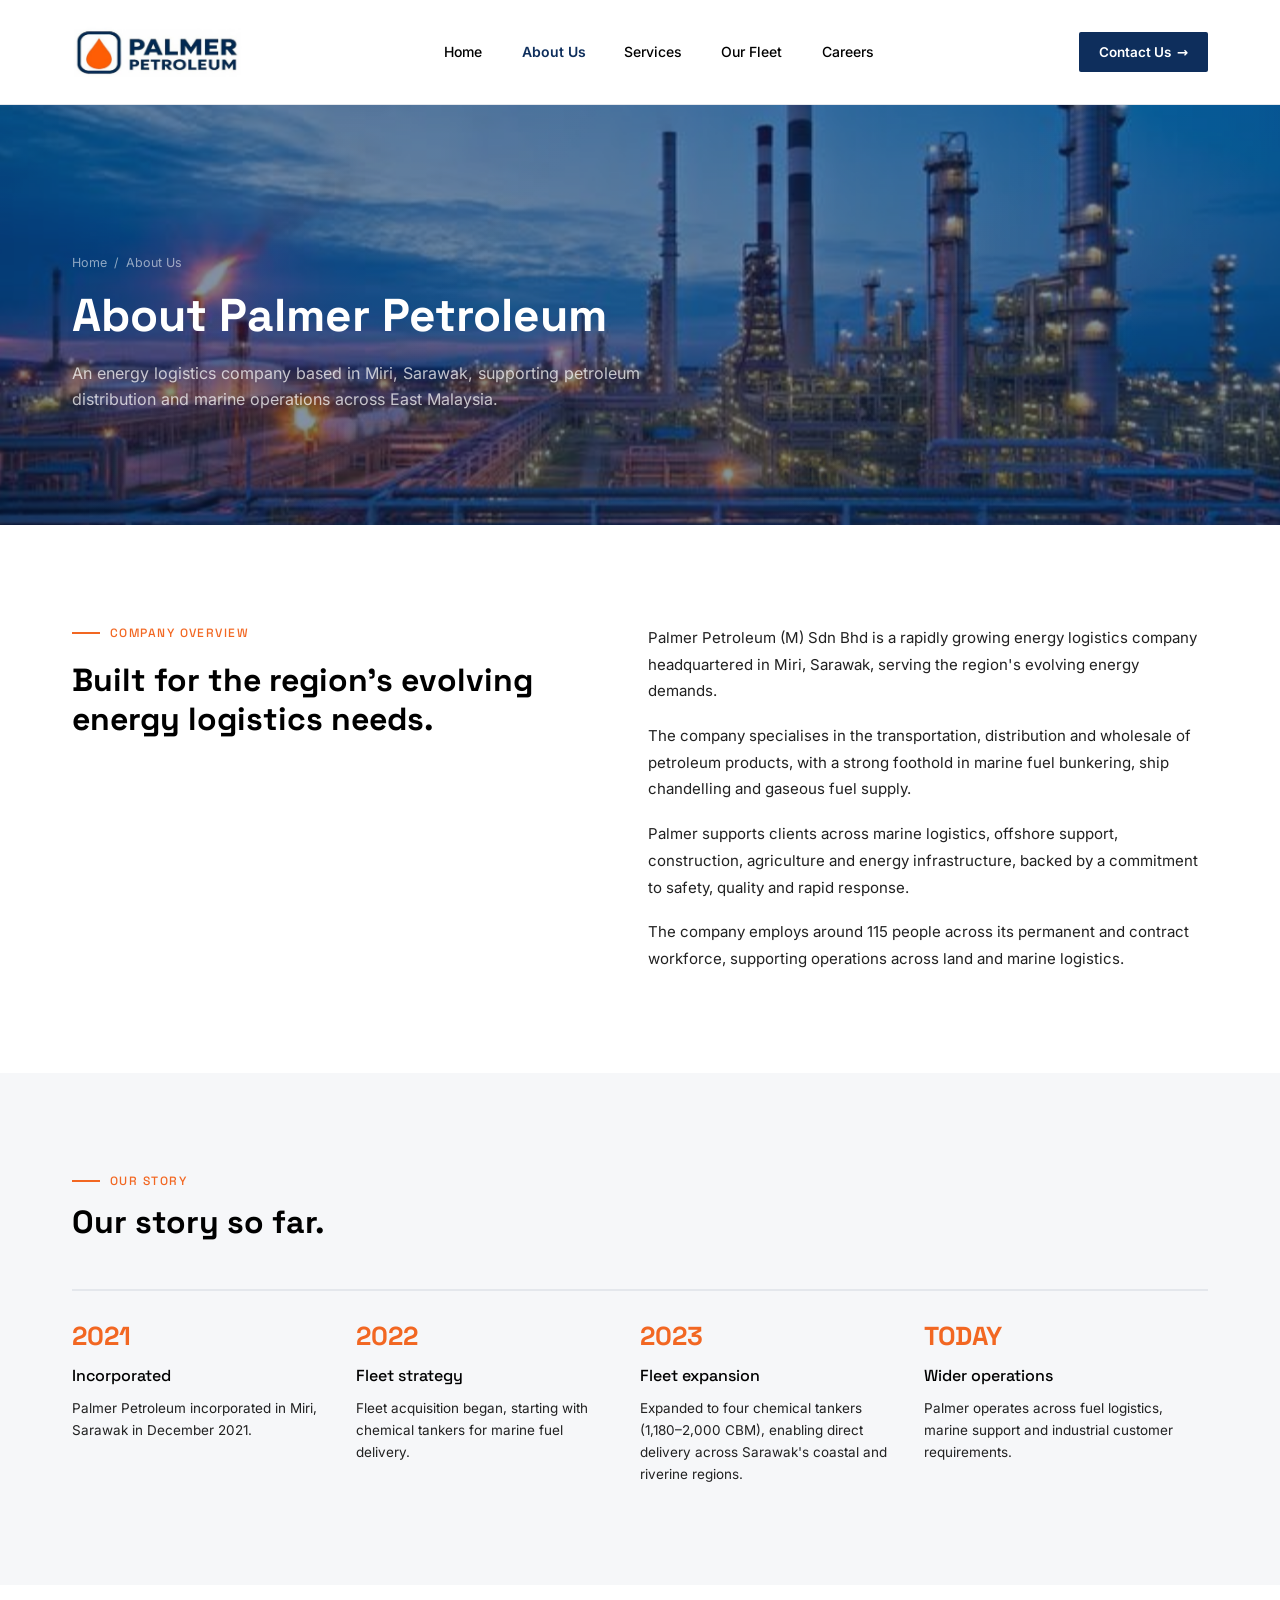
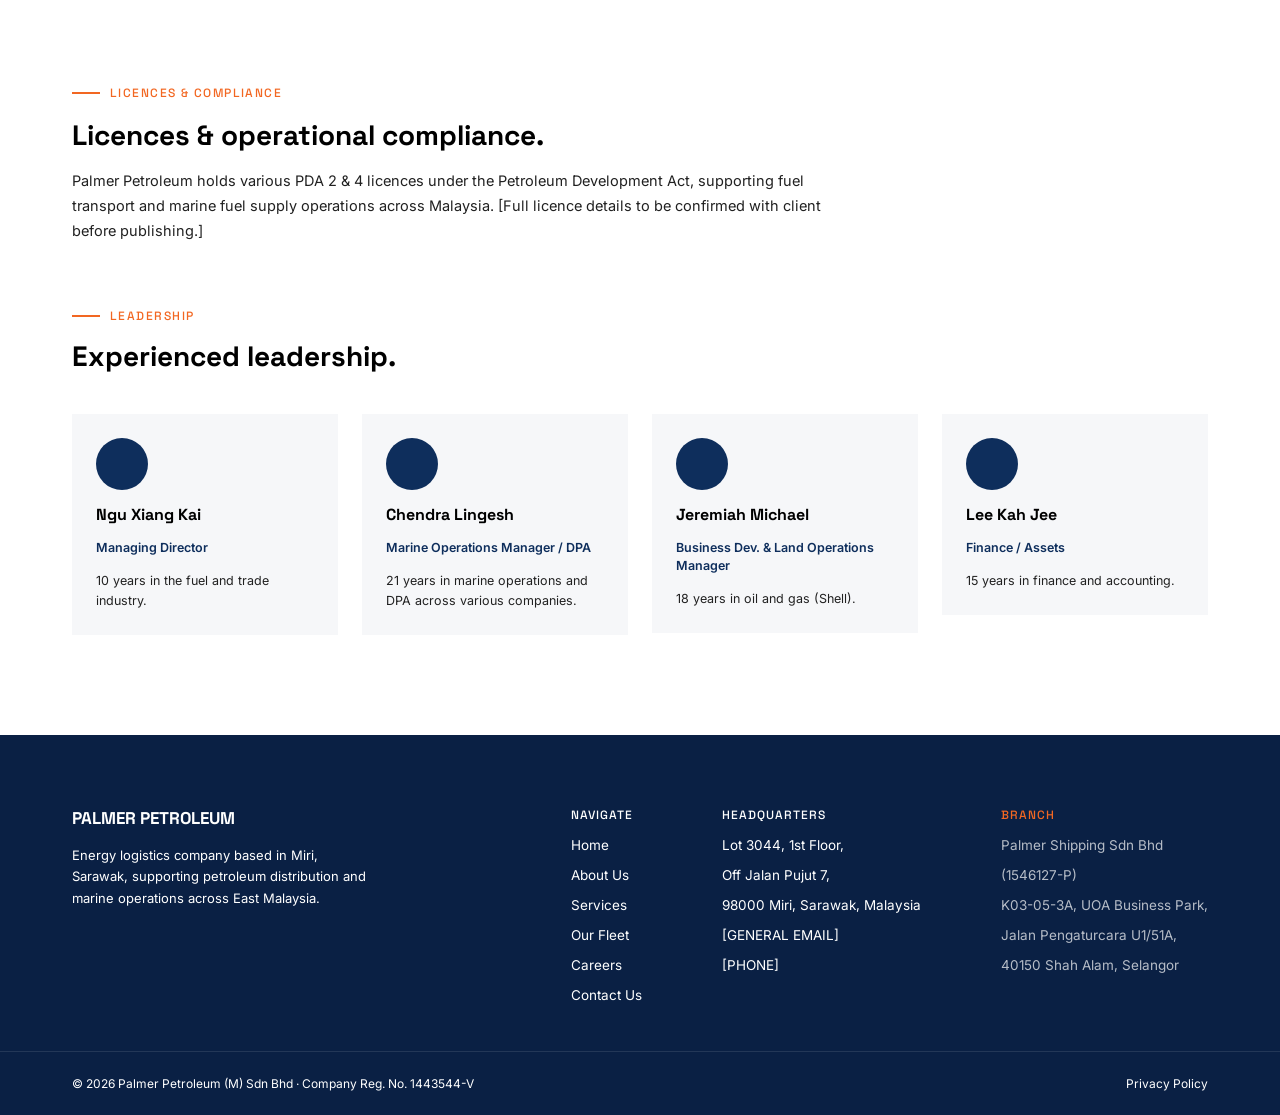
==== about.html @ a6c0a2c5 "Add switchable motion trial: scroll reveal, banner fade, header shadow, parallax, counters, smooth a" ====
<!DOCTYPE html>
<html lang="en">
<head>
  <meta charset="utf-8">
  <meta name="viewport" content="width=device-width, initial-scale=1">
  <title>About Us | Palmer Petroleum</title>
  <meta name="description" content="Palmer Petroleum (M) Sdn Bhd is an energy logistics company headquartered in Miri, Sarawak, supporting petroleum distribution and marine operations across East Malaysia.">
  <link rel="preload" href="assets/fonts/inter-latin-500.woff2" as="font" type="font/woff2" crossorigin>
  <link rel="preload" href="assets/fonts/space-grotesk-latin-700.woff2" as="font" type="font/woff2" crossorigin>
  <link rel="stylesheet" href="assets/css/tokens.css">
  <link rel="stylesheet" href="assets/css/base.css">
  <link rel="stylesheet" href="assets/css/components.css">
  <link rel="stylesheet" href="assets/css/pages/about.css">
  <link rel="stylesheet" href="assets/css/motion.css">
  <script src="assets/js/include.js" defer></script>
  <script src="assets/js/motion.js" defer></script>
  <script src="assets/js/config.js" defer></script>
  <script src="assets/js/wp.js" defer></script>
  <script src="assets/js/content.js" defer></script>
</head>
<body data-page="about">
  <div class="slot-header" data-include="partials/header.html"></div>

  <main id="main">

    <section class="page-hero" style="--hero-height: 420px; --hero-top: 150px; --hero-image-opacity: 0.5">
      <img class="page-hero__bg" src="assets/img/hero-about.jpg" alt="" style="object-position: 53% 56%">
      <div class="page-hero__content">
        <nav class="breadcrumb" aria-label="Breadcrumb">
          <ol>
            <li><a href="index.html">Home</a></li>
            <li aria-current="page">About Us</li>
          </ol>
        </nav>
        <h1 class="page-hero__title">About Palmer Petroleum</h1>
        <p class="page-hero__text">An energy logistics company based in Miri, Sarawak, supporting petroleum distribution and marine operations across East Malaysia.</p>
      </div>
    </section>

    <!-- Company overview -->
    <section class="section section--tight overview" aria-labelledby="overview-title">
      <div class="overview__head">
        <p class="eyebrow eyebrow--accent">COMPANY OVERVIEW</p>
        <h2 class="section-title" id="overview-title">
          <span class="line">Built for the region’s evolving</span>
          <span class="line">energy logistics needs.</span>
        </h2>
      </div>
      <div class="overview__body">
        <p>Palmer Petroleum (M) Sdn Bhd is a rapidly growing energy logistics company headquartered in Miri, Sarawak, serving the region's evolving energy demands.</p>
        <p>The company specialises in the transportation, distribution and wholesale of petroleum products, with a strong foothold in marine fuel bunkering, ship chandelling and gaseous fuel supply.</p>
        <p>Palmer supports clients across marine logistics, offshore support, construction, agriculture and energy infrastructure, backed by a commitment to safety, quality and rapid response.</p>
        <p>The company employs around 115 people across its permanent and contract workforce, supporting operations across land and marine logistics.</p>
      </div>
    </section>

    <!-- Our story timeline -->
    <section class="section section--tight section--offwhite timeline-section" aria-labelledby="story-title">
      <div class="section__head">
        <p class="eyebrow eyebrow--accent">OUR STORY</p>
        <h2 class="section-title" id="story-title">Our story so far.</h2>
      </div>
      <ol class="timeline">
        <li class="timeline__item">
          <p class="timeline__year">2021</p>
          <h3 class="timeline__title">Incorporated</h3>
          <p class="timeline__text">Palmer Petroleum incorporated in Miri, Sarawak in December 2021.</p>
        </li>
        <li class="timeline__item">
          <p class="timeline__year">2022</p>
          <h3 class="timeline__title">Fleet strategy</h3>
          <p class="timeline__text">Fleet acquisition began, starting with chemical tankers for marine fuel delivery.</p>
        </li>
        <li class="timeline__item">
          <p class="timeline__year">2023</p>
          <h3 class="timeline__title">Fleet expansion</h3>
          <p class="timeline__text">Expanded to four chemical tankers (1,180–2,000 CBM), enabling direct delivery across Sarawak's coastal and riverine regions.</p>
        </li>
        <li class="timeline__item">
          <p class="timeline__year">TODAY</p>
          <h3 class="timeline__title">Wider operations</h3>
          <p class="timeline__text">Palmer operates across fuel logistics, marine support and industrial customer requirements.</p>
        </li>
      </ol>
    </section>

    <!-- Licences & leadership -->
    <section class="section section--tight leadership-section" aria-labelledby="licences-title">
      <div class="licences">
        <p class="eyebrow eyebrow--accent">LICENCES &amp; COMPLIANCE</p>
        <h2 class="section-title section-title--sm" id="licences-title">Licences &amp; operational compliance.</h2>
        <p class="licences__text">Palmer Petroleum holds various PDA 2 &amp; 4 licences under the Petroleum Development Act, supporting fuel transport and marine fuel supply operations across Malaysia. [Full licence details to be confirmed with client before publishing.]</p>
      </div>

      <div class="section__head leaders-head">
        <p class="eyebrow eyebrow--accent">LEADERSHIP</p>
        <h2 class="section-title section-title--sm">Experienced leadership.</h2>
      </div>

      <ul class="leaders">
        <li class="leader">
          <img class="leader__avatar" src="assets/img/avatar-placeholder.svg" alt="" width="52" height="52">
          <h3 class="leader__name">Ngu Xiang Kai</h3>
          <p class="leader__role">Managing Director</p>
          <p class="leader__bio">10 years in the fuel and trade industry.</p>
        </li>
        <li class="leader">
          <img class="leader__avatar" src="assets/img/avatar-placeholder.svg" alt="" width="52" height="52">
          <h3 class="leader__name">Chendra Lingesh</h3>
          <p class="leader__role">Marine Operations Manager / DPA</p>
          <p class="leader__bio">21 years in marine operations and DPA across various companies.</p>
        </li>
        <li class="leader">
          <img class="leader__avatar" src="assets/img/avatar-placeholder.svg" alt="" width="52" height="52">
          <h3 class="leader__name">Jeremiah Michael</h3>
          <p class="leader__role">Business Dev. &amp; Land Operations Manager</p>
          <p class="leader__bio">18 years in oil and gas (Shell).</p>
        </li>
        <li class="leader">
          <img class="leader__avatar" src="assets/img/avatar-placeholder.svg" alt="" width="52" height="52">
          <h3 class="leader__name">Lee Kah Jee</h3>
          <p class="leader__role">Finance / Assets</p>
          <p class="leader__bio">15 years in finance and accounting.</p>
        </li>
      </ul>
    </section>

  </main>

  <div data-include="partials/footer.html"></div>
</body>
</html>
---- assets/css/tokens.css ----
/* Design tokens — values from the Figma file "Palmer Petroleum Website Design". */

@font-face {
  font-family: "Inter";
  font-weight: 400;
  font-style: normal;
  font-display: swap;
  src: url("../fonts/inter-latin-400.woff2") format("woff2");
}
@font-face {
  font-family: "Inter";
  font-weight: 500;
  font-style: normal;
  font-display: swap;
  src: url("../fonts/inter-latin-500.woff2") format("woff2");
}
@font-face {
  font-family: "Inter";
  font-weight: 600;
  font-style: normal;
  font-display: swap;
  src: url("../fonts/inter-latin-600.woff2") format("woff2");
}
@font-face {
  font-family: "Space Grotesk";
  font-weight: 500;
  font-style: normal;
  font-display: swap;
  src: url("../fonts/space-grotesk-latin-500.woff2") format("woff2");
}
@font-face {
  font-family: "Space Grotesk";
  font-weight: 700;
  font-style: normal;
  font-display: swap;
  src: url("../fonts/space-grotesk-latin-700.woff2") format("woff2");
}

:root {
  /* Colors (Figma variables) */
  --brand-navy: #0e2e5c;
  --brand-navy-deep: #0a2044;
  --brand-orange: #f26722;
  --text-ink: #000000;
  --text-slate: #212121;
  --border-line: #e4e7ec;
  --surface-white: #ffffff;
  --surface-offwhite: #f6f7f9;

  /* Text/lines on dark backgrounds */
  --on-dark-70: rgba(255, 255, 255, 0.7);
  --on-dark-divider: rgba(255, 255, 255, 0.1);

  /* Fonts */
  --font-body: "Inter", system-ui, -apple-system, "Segoe UI", Roboto, sans-serif;
  --font-display: "Space Grotesk", var(--font-body);

  /* Layout */
  --page-max: 1440px;
  --gutter: 72px;
  --radius: 2px;

  /* Motion */
  --ease: 160ms ease;
}

@media (max-width: 1024px) {
  :root { --gutter: 40px; }
}

@media (max-width: 640px) {
  :root { --gutter: 20px; }
}
---- assets/css/base.css ----
/* Reset and global element styles. */

*,
*::before,
*::after {
  box-sizing: border-box;
}

html {
  -webkit-text-size-adjust: 100%;
  text-size-adjust: 100%;
}

body {
  margin: 0;
  font-family: var(--font-body);
  font-size: 15px;
  line-height: 1.6;
  color: var(--text-slate);
  background: var(--surface-white);
  -webkit-font-smoothing: antialiased;
}

h1, h2, h3, h4, p, ul, ol {
  margin: 0;
}

ul, ol {
  padding: 0;
  list-style: none;
}

img {
  display: block;
  max-width: 100%;
}

a {
  color: inherit;
  text-decoration: none;
}

button {
  font: inherit;
  color: inherit;
}

:focus-visible {
  outline: 2px solid var(--brand-orange);
  outline-offset: 3px;
}

.visually-hidden {
  position: absolute;
  width: 1px;
  height: 1px;
  margin: -1px;
  padding: 0;
  overflow: hidden;
  clip: rect(0 0 0 0);
  white-space: nowrap;
  border: 0;
}

.skip-link {
  position: absolute;
  top: 8px;
  left: 8px;
  z-index: 100;
  padding: 10px 16px;
  background: var(--brand-navy);
  color: var(--surface-white);
  font-weight: 600;
  border-radius: var(--radius);
  transform: translateY(-200%);
}

.skip-link:focus {
  transform: none;
}

/* Reserve space for partials while they load, so the page doesn't jump. */
.slot-header { min-height: 104px; }

@media (max-width: 900px) {
  .slot-header { min-height: 72px; }
}

@media (prefers-reduced-motion: reduce) {
  *,
  *::before,
  *::after {
    transition-duration: 0.01ms !important;
    animation-duration: 0.01ms !important;
  }
}
---- assets/css/components.css ----
/* Shared components: buttons, site header, site footer. */

/* Content stays at 1440px max with the design's side padding; backgrounds stay full width. */
.site-header__inner,
.site-footer__main,
.site-footer__bottom {
  padding-inline: max(var(--gutter), calc((100% - var(--page-max)) / 2 + var(--gutter)));
}

/* ---------- Buttons ---------- */

.btn {
  display: inline-flex;
  align-items: center;
  justify-content: center;
  padding: 12px 20px;
  border: 0;
  border-radius: var(--radius);
  font-family: var(--font-body);
  font-size: 13.5px;
  font-weight: 600;
  line-height: normal;
  white-space: nowrap;
  cursor: pointer;
  transition: transform var(--ease), box-shadow var(--ease);
}

.btn:hover {
  transform: translateY(-2px);
  box-shadow: 0 6px 14px rgba(0, 0, 0, 0.28);
}

.btn--navy {
  background: var(--brand-navy);
  color: var(--surface-white);
}

.btn--orange {
  background: var(--brand-orange);
  color: var(--surface-white);
}

.btn--lg {
  padding: 15px 26px;
  font-size: 14px;
}

.btn--lg:hover {
  box-shadow: 0 8px 18px rgba(0, 0, 0, 0.32);
}

/* "About Palmer Petroleum  →" style links */
.text-link {
  font-size: 14px;
  font-weight: 600;
  line-height: normal;
  color: var(--text-ink);
  white-space: nowrap;
  transition: color var(--ease);
}

.text-link:hover {
  color: var(--brand-orange);
}

/* ---------- Section building blocks ---------- */

.section {
  padding-block: 110px;
  padding-inline: max(var(--gutter), calc((100% - var(--page-max)) / 2 + var(--gutter)));
}

.section--tight {
  padding-block: 100px;
}

.section--offwhite {
  background: var(--surface-offwhite);
}

.section__head {
  display: flex;
  flex-direction: column;
  gap: 14px;
}

/* Orange bar + small uppercase label, e.g. "— WHO WE ARE" */
.eyebrow {
  display: flex;
  align-items: center;
  gap: 10px;
  font-family: var(--font-display);
  font-size: 12px;
  font-weight: 500;
  line-height: normal;
  letter-spacing: 1.44px;
  color: var(--text-ink);
  white-space: nowrap;
}

.eyebrow::before {
  content: "";
  flex-shrink: 0;
  width: 28px;
  height: 2px;
  background: var(--brand-orange);
}

.eyebrow--accent { color: var(--brand-orange); }
.eyebrow--light { color: var(--surface-white); }

.section-title {
  font-family: var(--font-display);
  font-size: 32px;
  font-weight: 700;
  line-height: 1.2;
  color: var(--text-ink);
}

/* Keeps the design's line breaks on wide screens, lets text wrap naturally on small ones. */
.section-title .line {
  display: block;
}

/* ---------- CTA band (Home, Services, Fleet) ---------- */

.cta-band {
  display: flex;
  flex-direction: column;
  align-items: center;
  gap: 24px;
  padding-block: 90px;
  background: var(--brand-navy);
  color: var(--surface-white);
  text-align: center;
}

.cta-band__title {
  font-family: var(--font-display);
  font-size: 34px;
  font-weight: 700;
  line-height: normal;
}

.cta-band__text {
  font-size: 16px;
  line-height: normal;
}

.cta-band .btn {
  padding-inline: 28px;
}

/* Smaller CTA used on Services (light) and Fleet (navy): title + button only. */
.cta-band--compact {
  gap: 22px;
}

.cta-band--compact .cta-band__title {
  max-width: 760px;
  font-size: 30px;
}

.cta-band--light {
  background: var(--surface-offwhite);
  color: var(--text-ink);
}

.section-title--sm {
  font-size: 28px;
  line-height: normal;
}

/* ---------- Inner page banner (About, Services, Fleet, Careers, Contact) ---------- */

.page-hero {
  position: relative;
  min-height: var(--hero-height, 400px);
  overflow: hidden;
  background: linear-gradient(125deg, #0a1f42 0%, #0e2e5c 83.33%);
  color: var(--surface-white);
}

.page-hero__bg {
  position: absolute;
  inset: 0;
  width: 100%;
  height: 100%;
  object-fit: cover;
  opacity: var(--hero-image-opacity, 0.3);
}

.page-hero__content {
  position: relative;
  display: flex;
  flex-direction: column;
  align-items: flex-start;
  gap: 16px;
  padding-top: var(--hero-top, 150px);
  padding-bottom: 56px;
  padding-inline: max(var(--gutter), calc((100% - var(--page-max)) / 2 + var(--gutter)));
}

.breadcrumb ol {
  display: flex;
  flex-wrap: wrap;
  font-size: 12.5px;
  line-height: normal;
  color: rgba(255, 255, 255, 0.55);
}

.breadcrumb li + li::before {
  content: "/";
  padding-inline: 0.55em;
}

.breadcrumb a:hover {
  color: var(--surface-white);
}

.page-hero__title {
  font-family: var(--font-display);
  font-size: 46px;
  font-weight: 700;
  line-height: normal;
}

.page-hero__text {
  max-width: 620px;
  font-size: 16px;
  line-height: 1.65;
  color: rgba(255, 255, 255, 0.72);
}

/* ---------- Flow diagram (Home "How We Operate", Services "Supply Chain") ---------- */

.flow {
  display: flex;
  align-items: center;
}

.flow__step {
  flex: 1;
  min-width: 0;
  padding: 28px 18px;
  background: var(--surface-white);
  border: 1px solid var(--border-line);
  border-radius: var(--radius);
  font-size: 13.5px;
  font-weight: 600;
  line-height: 1.4;
  color: var(--text-ink);
  text-align: center;
}

.flow__step--primary {
  background: var(--brand-navy);
  border-color: var(--brand-navy);
  color: var(--surface-white);
}

.flow__arrow {
  flex-shrink: 0;
  padding-inline: 14px;
  font-size: 20px;
  line-height: normal;
  color: var(--brand-orange);
}

.flow--dark .flow__step {
  background: rgba(255, 255, 255, 0.06);
  border-color: transparent;
  color: var(--surface-white);
}

.flow--dark .flow__step--primary {
  background: rgba(255, 255, 255, 0.14);
  border: 1.5px solid var(--brand-orange);
}

/* ---------- Lists with small orange squares ---------- */

.bullet-list {
  display: flex;
  flex-direction: column;
  gap: 10px;
}

.bullet-list li {
  display: flex;
  align-items: center;
  gap: 12px;
  font-size: 14px;
  font-weight: 500;
  line-height: normal;
  color: var(--text-ink);
}

.bullet-list li::before {
  content: "";
  flex-shrink: 0;
  width: 6px;
  height: 6px;
  background: var(--brand-orange);
}

/* ---------- Forms ---------- */

.form {
  display: grid;
  grid-template-columns: 1fr 1fr;
  gap: 20px;
  max-width: 860px;
}

.field {
  display: flex;
  flex-direction: column;
  gap: 8px;
  min-width: 0;
}

.field--full {
  grid-column: 1 / -1;
}

.field label,
.field__label {
  font-size: 12.5px;
  font-weight: 500;
  line-height: normal;
  color: var(--text-slate);
}

.input {
  width: 100%;
  height: 44px;
  padding: 0 14px;
  background: var(--surface-white);
  border: 1px solid var(--border-line);
  border-radius: var(--radius);
  font: inherit;
  font-size: 13.5px;
  line-height: normal;
  color: var(--text-ink);
  transition: border-color var(--ease), box-shadow var(--ease);
}

.input::placeholder {
  color: rgba(33, 33, 33, 0.6);
}

.input:focus {
  outline: none;
  border-color: var(--brand-navy);
  box-shadow: 0 0 0 3px rgba(14, 46, 92, 0.12);
}

.input[aria-invalid="true"] {
  border-color: #d92d20;
}

textarea.input {
  height: 96px;
  padding-block: 12px;
  resize: vertical;
}

select.input {
  appearance: none;
  padding-right: 36px;
  background-image: url("data:image/svg+xml,%3Csvg xmlns='http://www.w3.org/2000/svg' width='8' height='5' viewBox='0 0 8 5'%3E%3Cpath d='M0 0h8L4 5z' fill='%23212121'/%3E%3C/svg%3E");
  background-repeat: no-repeat;
  background-position: right 14px center;
  cursor: pointer;
}

.form__actions {
  grid-column: 1 / -1;
  display: flex;
  flex-wrap: wrap;
  align-items: center;
  gap: 16px;
}

.form__actions .btn {
  padding: 15px 28px;
  font-size: 14px;
}

.btn:disabled {
  opacity: 0.6;
  cursor: wait;
  transform: none;
  box-shadow: none;
}

.form-status {
  font-size: 13.5px;
  line-height: 1.5;
}

.form-status--error { color: #b42318; }
.form-status--success { color: #067647; }

/* Pill-shaped options (enquiry type) */
.chips {
  display: flex;
  flex-wrap: wrap;
  gap: 8px;
}

.chip {
  padding: 8px 14px;
  background: var(--surface-offwhite);
  border: 1px solid var(--border-line);
  border-radius: 40px;
  font-size: 12.5px;
  font-weight: 500;
  line-height: normal;
  color: var(--text-ink);
  cursor: pointer;
  transition: border-color var(--ease), background-color var(--ease), color var(--ease);
}

.chip:hover {
  border-color: var(--brand-navy);
}

.chip[aria-pressed="true"] {
  background: var(--brand-navy);
  border-color: var(--brand-navy);
  color: var(--surface-white);
}

@media (max-width: 1024px) {
  .page-hero { min-height: 0; }
  .page-hero__content { padding-top: 100px; padding-bottom: 64px; }
}

@media (max-width: 640px) {
  .page-hero__content { padding-top: 56px; padding-bottom: 48px; gap: 12px; }
  .page-hero__title { font-size: 32px; line-height: 1.15; }
  .page-hero__text { font-size: 15px; }

  .flow { flex-direction: column; align-items: stretch; }
  .flow__arrow { padding: 6px 0; text-align: center; transform: rotate(90deg); }

  .section-title--sm { font-size: 24px; line-height: 1.25; }
  .cta-band--compact .cta-band__title { font-size: 24px; line-height: 1.3; }

  .form { grid-template-columns: 1fr; }
}

@media (max-width: 1024px) {
  .section { padding-block: 80px; }
  .section--tight { padding-block: 72px; }
  .cta-band { padding-block: 72px; }
}

@media (max-width: 640px) {
  .section { padding-block: 60px; }
  .section--tight { padding-block: 56px; }
  .section-title { font-size: 26px; }
  .section-title .line { display: inline; }
  .cta-band { padding-block: 60px; gap: 20px; }
  .cta-band__title { font-size: 26px; line-height: 1.25; }
  .cta-band__text { font-size: 15px; line-height: 1.6; }
}

/* ---------- Site header ---------- */

.site-header {
  position: relative;
  z-index: 50;
  background: var(--surface-white);
  border-bottom: 1px solid var(--border-line);
}

.site-header__inner {
  display: flex;
  align-items: center;
  padding-block: 26px;
}

/* The design crops the logo image inside a 170×52 box. */
.site-header__logo {
  position: relative;
  flex-shrink: 0;
  width: 170px;
  aspect-ratio: 170 / 52;
  overflow: hidden;
}

.site-header__logo img {
  position: absolute;
  left: -14.89%;
  top: -28.83%;
  width: 123.4%;
  max-width: none;
  height: auto;
}

.site-nav {
  display: flex;
  flex: 1;
  align-items: center;
}

.site-nav__list {
  display: flex;
  gap: 34px;
  margin-inline: auto;
}

.site-nav__link {
  display: inline-flex;
  flex-direction: column;
  padding-inline: 2px;
  font-size: 14px;
  font-weight: 500;
  line-height: normal;
  color: var(--text-ink);
  white-space: nowrap;
  transition: color var(--ease), transform var(--ease), filter var(--ease);
}

/* Reserves the semibold width so hovering doesn't shift the other links. */
.site-nav__link::after {
  content: attr(data-label);
  height: 0;
  overflow: hidden;
  visibility: hidden;
  font-weight: 600;
}

.site-nav__link:hover {
  font-weight: 600;
  color: var(--brand-orange);
  transform: translateY(-4px);
  filter: drop-shadow(0 6px 10px rgba(10, 32, 68, 0.25));
}

.site-nav__link[aria-current="page"] {
  font-weight: 600;
  color: var(--brand-navy);
  transform: none;
}

.site-header__toggle {
  display: none;
}

@media (max-width: 900px) {
  .site-header__inner {
    justify-content: space-between;
    padding-block: 14px;
  }

  .site-header__logo {
    width: 140px;
  }

  .site-header__toggle {
    display: inline-flex;
    align-items: center;
    justify-content: center;
    width: 44px;
    height: 44px;
    margin-right: -10px;
    padding: 0;
    background: none;
    border: 0;
    cursor: pointer;
  }

  .site-header__toggle-bar,
  .site-header__toggle-bar::before,
  .site-header__toggle-bar::after {
    display: block;
    width: 22px;
    height: 2px;
    background: var(--brand-navy);
    transition: transform var(--ease), background-color var(--ease);
  }

  .site-header__toggle-bar {
    position: relative;
  }

  .site-header__toggle-bar::before,
  .site-header__toggle-bar::after {
    content: "";
    position: absolute;
    left: 0;
  }

  .site-header__toggle-bar::before { top: -7px; }
  .site-header__toggle-bar::after { top: 7px; }

  .site-header.is-open .site-header__toggle-bar { background: transparent; }
  .site-header.is-open .site-header__toggle-bar::before { transform: translateY(7px) rotate(45deg); }
  .site-header.is-open .site-header__toggle-bar::after { transform: translateY(-7px) rotate(-45deg); }

  .site-nav {
    display: none;
    position: absolute;
    top: 100%;
    left: 0;
    right: 0;
    flex-direction: column;
    align-items: stretch;
    padding: 8px var(--gutter) 24px;
    background: var(--surface-white);
    border-bottom: 1px solid var(--border-line);
    box-shadow: 0 12px 24px rgba(10, 32, 68, 0.08);
  }

  .site-header.is-open .site-nav {
    display: flex;
  }

  .site-nav__list {
    flex-direction: column;
    gap: 0;
    margin: 0;
  }

  .site-nav__link {
    display: block;
    padding-block: 14px;
    border-bottom: 1px solid var(--border-line);
    font-size: 16px;
  }

  .site-nav__link::after {
    content: none;
  }

  .site-nav__link:hover {
    transform: none;
    filter: none;
  }

  .site-header__cta {
    margin-top: 20px;
    padding-block: 14px;
    font-size: 15px;
  }
}

/* ---------- Site footer ---------- */

.site-footer {
  background: var(--brand-navy-deep);
  color: var(--surface-white);
}

.site-footer__main {
  display: flex;
  gap: 80px;
  align-items: flex-start;
  padding-block: 72px 48px;
}

.site-footer__brand {
  display: flex;
  flex: 1;
  flex-direction: column;
  gap: 16px;
  min-width: 0;
}

.site-footer__name {
  font-family: var(--font-display);
  font-size: 17px;
  font-weight: 700;
  line-height: normal;
}

.site-footer__about {
  max-width: 300px;
  font-size: 13px;
  line-height: 1.65;
}

.site-footer__col {
  display: flex;
  flex-direction: column;
  gap: 14px;
  white-space: nowrap;
}

.site-footer__col--muted {
  color: var(--on-dark-70);
}

.site-footer__label {
  font-family: var(--font-display);
  font-size: 12px;
  font-weight: 500;
  line-height: normal;
  letter-spacing: 0.96px;
  color: var(--surface-white);
}

.site-footer__label--accent {
  color: var(--brand-orange);
}

.site-footer__list {
  display: flex;
  flex-direction: column;
  gap: 14px;
  font-size: 13.5px;
  font-style: normal;
  line-height: normal;
}

.site-footer a {
  transition: color var(--ease);
}

.site-footer a:hover {
  color: var(--brand-orange);
}

.site-footer__bottom {
  display: flex;
  align-items: center;
  justify-content: space-between;
  gap: 16px;
  padding-block: 24px;
  border-top: 1px solid var(--on-dark-divider);
  font-size: 12px;
  line-height: normal;
}

@media (max-width: 1024px) {
  .site-footer__main {
    display: grid;
    grid-template-columns: repeat(3, auto);
    justify-content: start;
    gap: 40px 64px;
    padding-block: 56px 40px;
  }

  .site-footer__brand {
    grid-column: 1 / -1;
  }
}

@media (max-width: 640px) {
  .site-footer__main {
    grid-template-columns: 1fr;
    gap: 36px;
    padding-block: 48px 36px;
  }

  .site-footer__col {
    white-space: normal;
  }

  .site-footer__bottom {
    flex-direction: column;
    align-items: flex-start;
    gap: 10px;
  }
}
---- assets/css/pages/about.css ----
/* About Us page. */

/* ---------- Company overview ---------- */

.overview {
  display: flex;
  align-items: flex-start;
  gap: 72px;
}

.overview__head {
  display: flex;
  flex: 1;
  flex-direction: column;
  gap: 20px;
  min-width: 0;
}

.overview__head .section-title {
  line-height: 1.22;
}

.overview__body {
  display: flex;
  flex-direction: column;
  gap: 18px;
  flex-shrink: 0;
  width: 560px;
  font-size: 15px;
  line-height: 1.78;
  color: var(--text-slate);
}

/* ---------- Timeline ---------- */

.timeline-section {
  display: flex;
  flex-direction: column;
  gap: 48px;
}

.timeline {
  display: flex;
  border-top: 2px solid var(--border-line);
}

.timeline__item {
  display: flex;
  flex: 1;
  flex-direction: column;
  gap: 12px;
  min-width: 0;
  padding: 28px 28px 0 0;
}

.timeline__year {
  font-family: var(--font-display);
  font-size: 26px;
  font-weight: 700;
  line-height: normal;
  color: var(--brand-orange);
}

.timeline__title {
  font-family: var(--font-display);
  font-size: 16px;
  font-weight: 500;
  line-height: normal;
  color: var(--text-ink);
}

.timeline__text {
  font-size: 13.5px;
  line-height: 1.62;
  color: var(--text-slate);
}

/* ---------- Licences & leadership ---------- */

.leadership-section {
  display: flex;
  flex-direction: column;
  gap: 64px;
}

.licences {
  display: flex;
  flex-direction: column;
  gap: 16px;
}

.licences__text {
  max-width: 760px;
  font-size: 14.5px;
  line-height: 1.72;
  color: var(--text-slate);
}

.leaders-head {
  margin-bottom: -24px; /* design: 40px between heading and cards, section gap is 64px */
}

.leaders {
  display: grid;
  grid-template-columns: repeat(4, 1fr);
  align-items: start;
  gap: 24px;
}

.leader {
  display: flex;
  flex-direction: column;
  gap: 14px;
  padding: 24px;
  background: var(--surface-offwhite);
}

.leader__avatar {
  width: 52px;
  height: 52px;
}

.leader__name {
  font-family: var(--font-display);
  font-size: 16px;
  font-weight: 700;
  line-height: normal;
  color: var(--text-ink);
}

.leader__role {
  font-size: 12.5px;
  font-weight: 600;
  line-height: 1.45;
  color: var(--brand-navy);
}

.leader__bio {
  font-size: 12.5px;
  line-height: 1.58;
  color: var(--text-slate);
}

@media (max-width: 1200px) {
  .overview__body { width: 50%; }
}

@media (max-width: 1024px) {
  .overview { flex-direction: column; gap: 28px; }
  .overview__body { width: 100%; max-width: 680px; }
  .timeline { display: grid; grid-template-columns: repeat(2, 1fr); gap: 0 24px; }
  .timeline__item { padding-right: 0; padding-bottom: 28px; }
  .leaders { grid-template-columns: repeat(2, 1fr); }
  .leadership-section { gap: 56px; }
}

@media (max-width: 640px) {
  .timeline { grid-template-columns: 1fr; }
  .timeline__year { font-size: 22px; }
  .leaders { grid-template-columns: 1fr; gap: 16px; }
  .leadership-section { gap: 48px; }
  .leaders-head { margin-bottom: -16px; }
}
---- assets/css/motion.css ----
/* Motion trial (branch: motion-trial). Each effect is switched on by a
   class that motion.js adds to <html>, one per feature. Turn any feature
   off in the FEATURES list at the top of motion.js.

   Safety rule: nothing here hides content unless motion.js has run, the
   browser supports it, and the visitor hasn't asked for reduced motion.
   If the script fails for any reason, the page looks exactly as it did
   before this branch. */

/* ---------- Scroll reveal + stagger (feature: reveal) ---------- */

.motion-reveal .reveal {
  opacity: 0;
  transform: translateY(24px) scale(0.98);
  transition: opacity 0.6s cubic-bezier(0.22, 1, 0.36, 1), transform 0.6s cubic-bezier(0.22, 1, 0.36, 1);
  transition-delay: var(--reveal-delay, 0ms);
}

.motion-reveal .reveal.is-visible {
  opacity: 1;
  transform: none;
}

@media (max-width: 640px) {
  .motion-reveal .reveal {
    transform: translateY(14px);
    transition-duration: 0.45s;
  }
}

/* ---------- Page-load fade for the banner text (feature: heroFade) ---------- */

.motion-heroFade .hero__content,
.motion-heroFade .page-hero__content {
  opacity: 0;
  transform: translateY(16px);
  transition: opacity 0.7s cubic-bezier(0.22, 1, 0.36, 1), transform 0.7s cubic-bezier(0.22, 1, 0.36, 1);
}

.motion-heroFade .hero__content.is-loaded,
.motion-heroFade .page-hero__content.is-loaded {
  opacity: 1;
  transform: none;
}

/* ---------- Header shadow after scrolling (feature: navbarShadow) ---------- */

.motion-navbarShadow .site-header {
  transition: box-shadow 0.3s ease;
}

.motion-navbarShadow .site-header.is-scrolled {
  box-shadow: 0 2px 16px rgba(10, 32, 68, 0.1);
}

/* ---------- Parallax on banner photos (feature: parallax) ---------- */
/* The movement itself is set inline by motion.js. */

@media (min-width: 901px) {
  .motion-parallax .hero__slide img,
  .motion-parallax .page-hero__bg,
  .motion-parallax .safety__bg {
    will-change: transform;
  }
}

/* ---------- Counting fleet numbers (feature: counters) ---------- */

.motion-counters .fleet-panel__count,
.motion-counters .fleet-stat__num {
  font-variant-numeric: tabular-nums;
}

/* ---------- Smooth open/close for job details (feature: accordion) ---------- */
/* Uses the browser's own hook for <details> content. Browsers that don't
   support it open and close instantly, as before. */

.motion-accordion {
  interpolate-size: allow-keywords;
}

.motion-accordion .vacancy::details-content {
  block-size: 0;
  overflow: hidden;
  transition: block-size 0.35s cubic-bezier(0.22, 1, 0.36, 1), content-visibility 0.35s allow-discrete;
}

.motion-accordion .vacancy[open]::details-content {
  block-size: auto;
}

/* ---------- Fade between Land / Marine fleet tabs (feature: tabs) ---------- */
/* motion.js dips the opacity when tabs.js reveals a panel; this makes it animate. */

.motion-tabs [role="tabpanel"] {
  transition: opacity 0.25s ease;
}

/* ---------- Form messages fade in (feature: formFade) ---------- */

.motion-formFade .form-status {
  opacity: 0;
  transform: translateY(-4px);
  transition: opacity 0.3s ease, transform 0.3s ease;
}

.motion-formFade .form-status.is-visible {
  opacity: 1;
  transform: none;
}
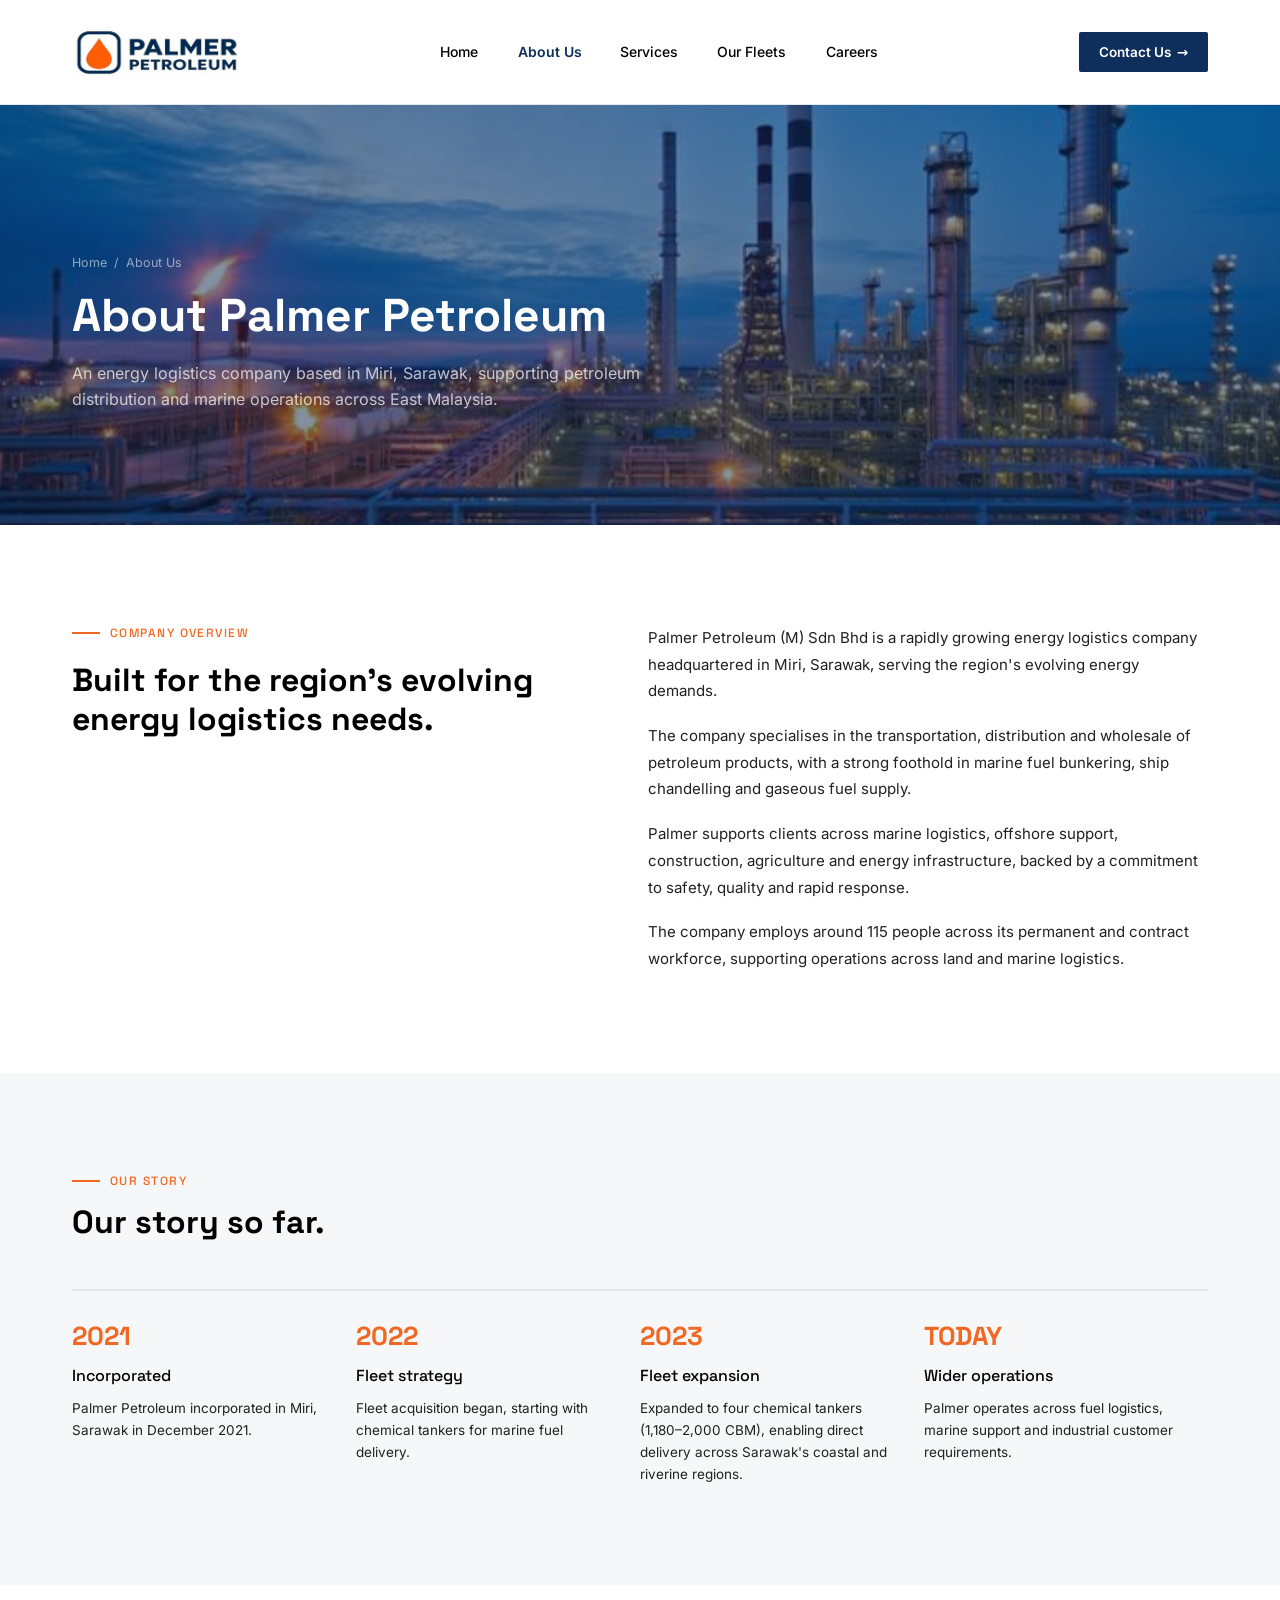
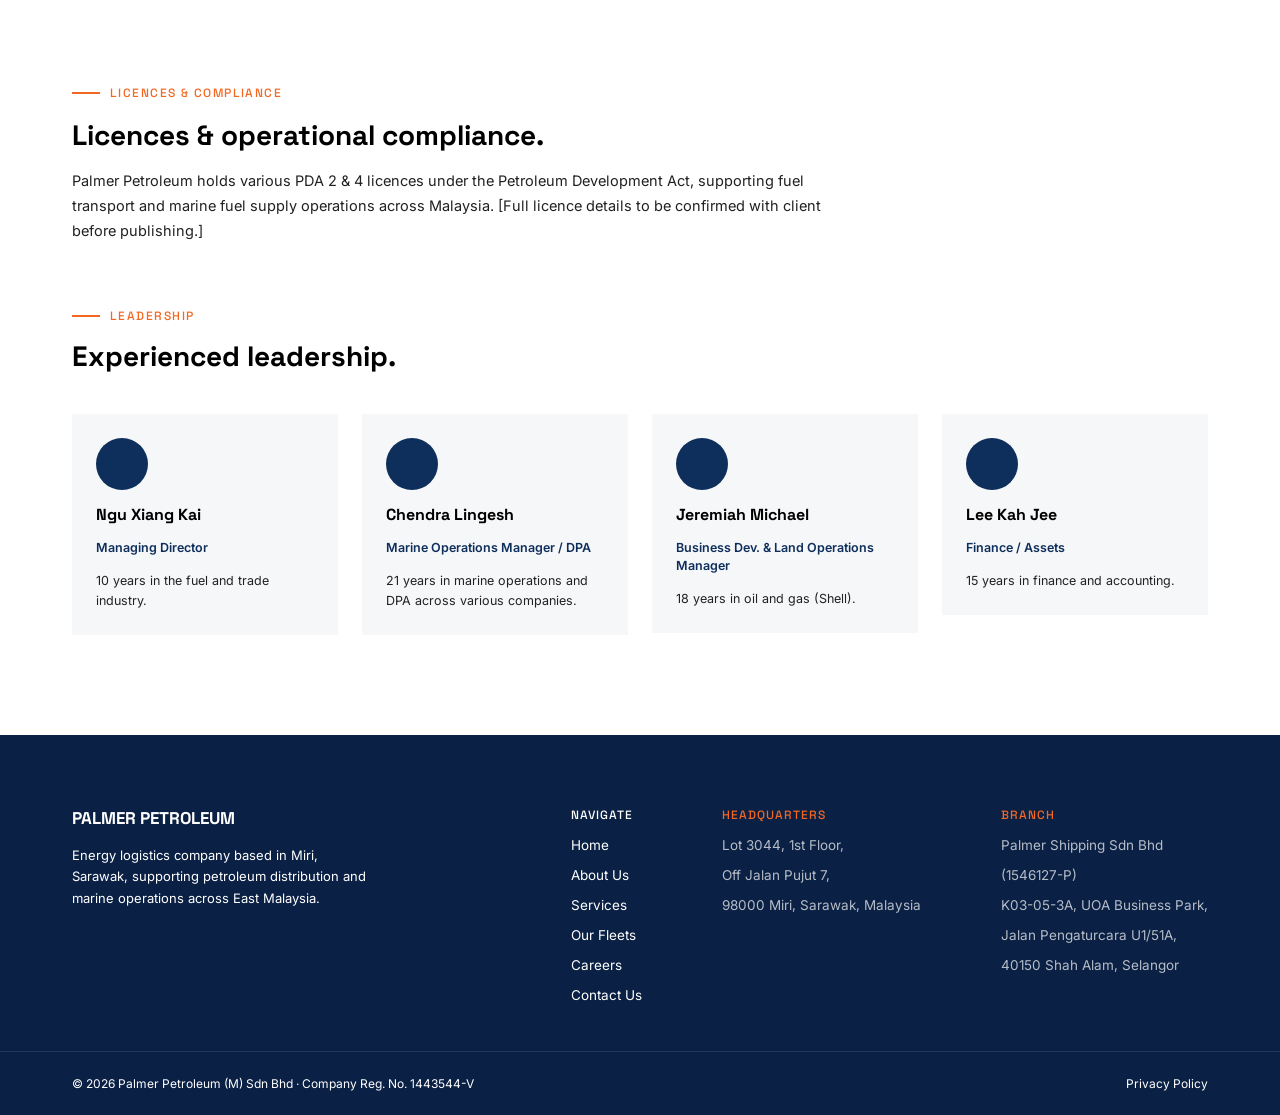
==== commit eaf9f197: "Make every site photo except the logo changeable from WordPress 22 images (Home slideshow and sectio" ====
--- a/about.html
+++ b/about.html
@@ -24,7 +24,7 @@
   <main id="main">
 
     <section class="page-hero" style="--hero-height: 420px; --hero-top: 150px; --hero-image-opacity: 0.5">
-      <img class="page-hero__bg" src="assets/img/hero-about.jpg" alt="" style="object-position: 53% 56%">
+      <img class="page-hero__bg" src="assets/img/hero-about.jpg" alt="" style="object-position: 53% 56%" data-photo="banner_about">
       <div class="page-hero__content">
         <nav class="breadcrumb" aria-label="Breadcrumb">
           <ol>
--- a/assets/css/motion.css
+++ b/assets/css/motion.css
@@ -72,21 +72,16 @@
 }
 
 /* ---------- Smooth open/close for job details (feature: accordion) ---------- */
-/* Uses the browser's own hook for <details> content. Browsers that don't
-   support it open and close instantly, as before. */
+/* Animated by motion.js (measures the real height, works in every browser).
+   While a job is closing it's still technically [open], so switch the label
+   back to "View Details" straight away instead of at the end. */
 
-.motion-accordion {
-  interpolate-size: allow-keywords;
+.motion-accordion .vacancy[data-closing="true"] .vacancy__toggle-open {
+  display: inline;
 }
 
-.motion-accordion .vacancy::details-content {
-  block-size: 0;
-  overflow: hidden;
-  transition: block-size 0.35s cubic-bezier(0.22, 1, 0.36, 1), content-visibility 0.35s allow-discrete;
-}
-
-.motion-accordion .vacancy[open]::details-content {
-  block-size: auto;
+.motion-accordion .vacancy[data-closing="true"] .vacancy__toggle-close {
+  display: none;
 }
 
 /* ---------- Fade between Land / Marine fleet tabs (feature: tabs) ---------- */
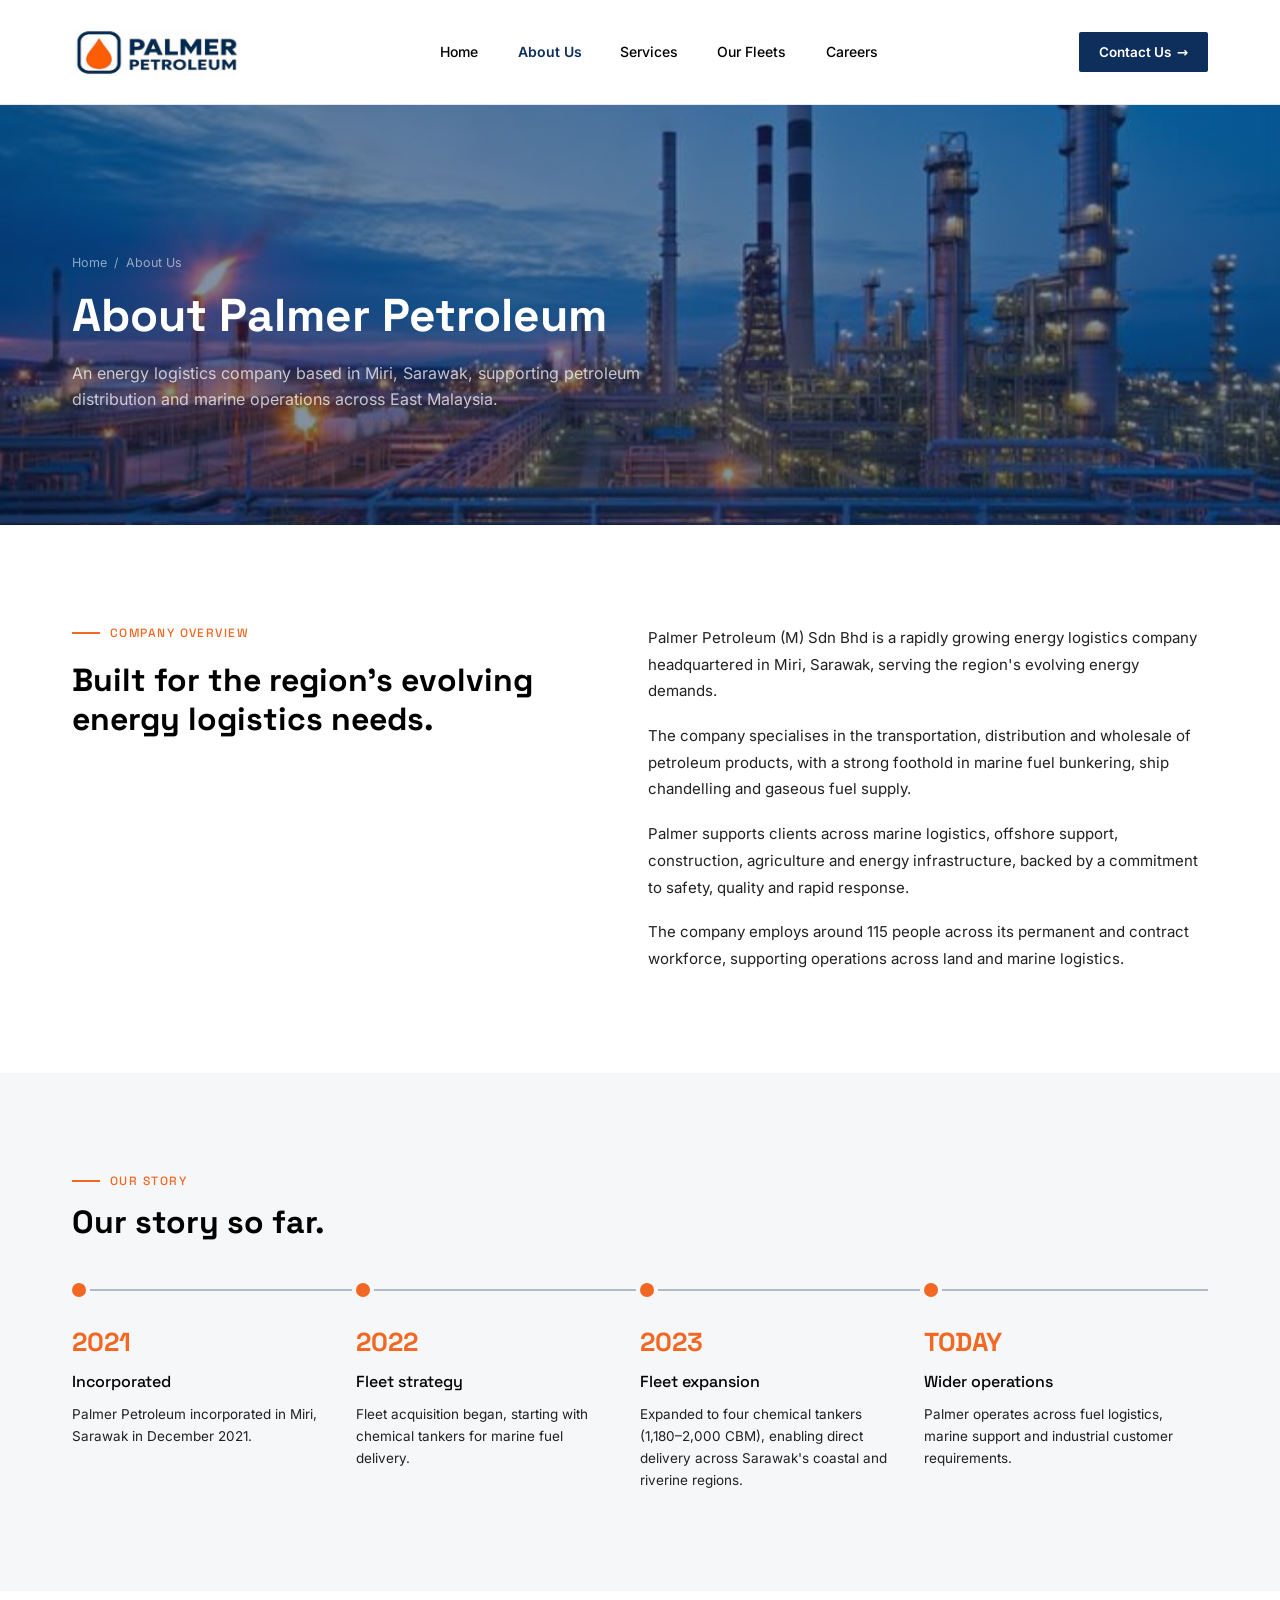
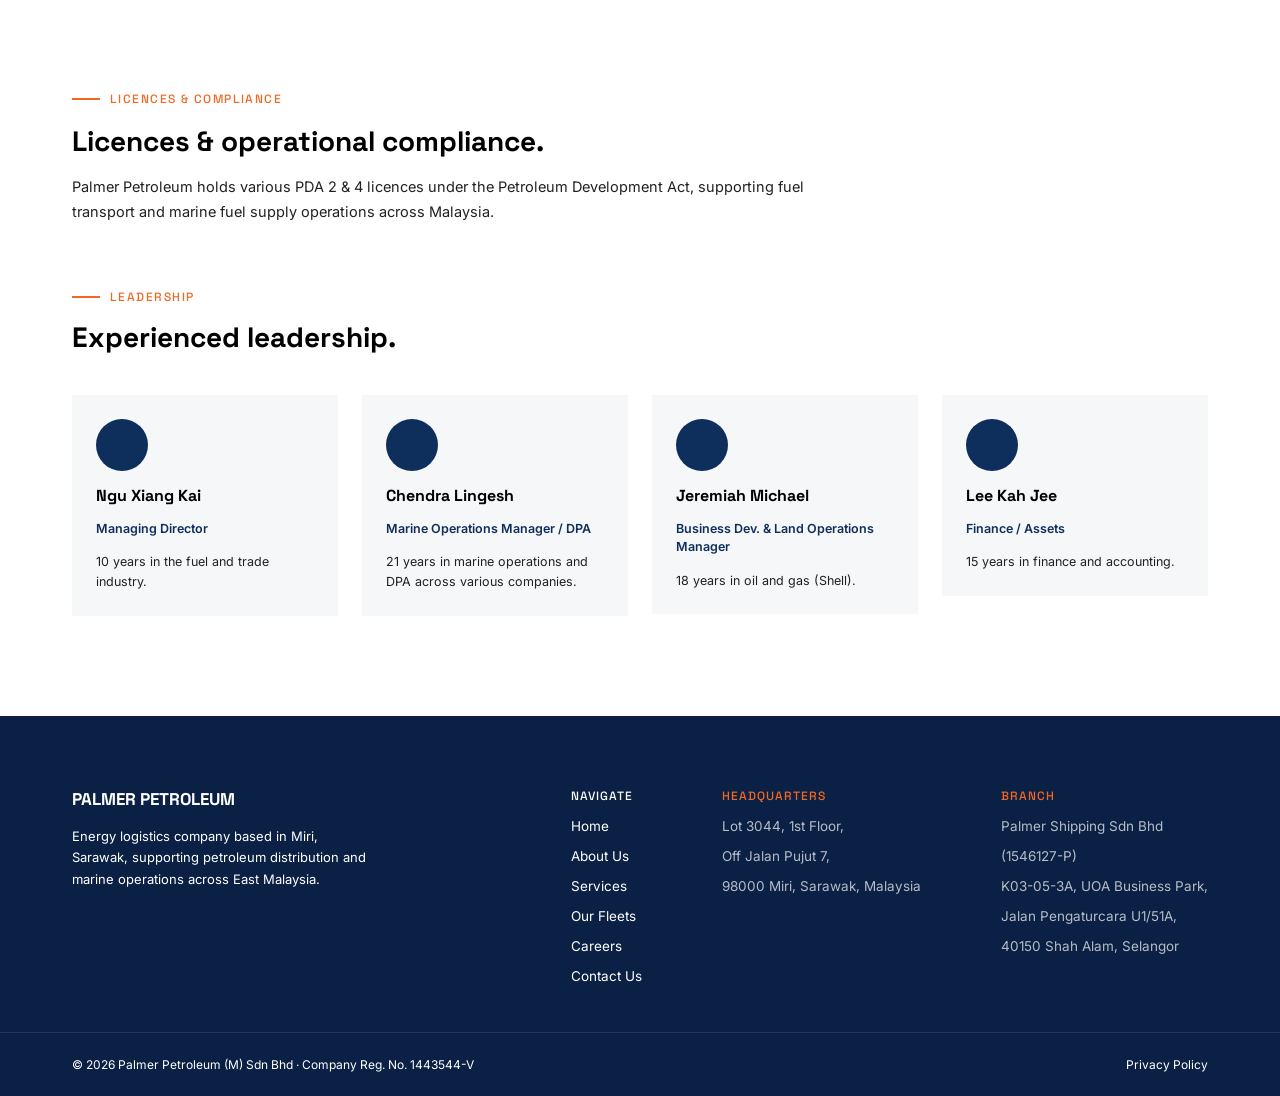
==== commit ce49eba8: "Remove three client-approval notes and add dots to the Our Story timeline Removes the licence, custo" ====
--- a/about.html
+++ b/about.html
@@ -89,7 +89,7 @@
       <div class="licences">
         <p class="eyebrow eyebrow--accent">LICENCES &amp; COMPLIANCE</p>
         <h2 class="section-title section-title--sm" id="licences-title">Licences &amp; operational compliance.</h2>
-        <p class="licences__text">Palmer Petroleum holds various PDA 2 &amp; 4 licences under the Petroleum Development Act, supporting fuel transport and marine fuel supply operations across Malaysia. [Full licence details to be confirmed with client before publishing.]</p>
+        <p class="licences__text">Palmer Petroleum holds various PDA 2 &amp; 4 licences under the Petroleum Development Act, supporting fuel transport and marine fuel supply operations across Malaysia.</p>
       </div>
 
       <div class="section__head leaders-head">
--- a/assets/css/pages/about.css
+++ b/assets/css/pages/about.css
@@ -41,16 +41,32 @@
 
 .timeline {
   display: flex;
-  border-top: 2px solid var(--border-line);
+  /* Darker than the page's usual hairlines so the line reads clearly. */
+  border-top: 2px solid rgba(14, 46, 92, 0.3);
 }
 
 .timeline__item {
+  position: relative;
   display: flex;
   flex: 1;
   flex-direction: column;
   gap: 12px;
   min-width: 0;
-  padding: 28px 28px 0 0;
+  padding: 34px 28px 0 0;
+}
+
+/* One dot per milestone, sitting on the line above its year. The ring in the
+   section's own background colour makes the dot look threaded onto the line. */
+.timeline__item::before {
+  content: "";
+  position: absolute;
+  top: -8px;
+  left: 0;
+  width: 14px;
+  height: 14px;
+  border-radius: 50%;
+  background: var(--brand-orange);
+  box-shadow: 0 0 0 4px var(--surface-offwhite);
 }
 
 .timeline__year {
@@ -148,14 +164,16 @@
 @media (max-width: 1024px) {
   .overview { flex-direction: column; gap: 28px; }
   .overview__body { width: 100%; max-width: 680px; }
-  .timeline { display: grid; grid-template-columns: repeat(2, 1fr); gap: 0 24px; }
-  .timeline__item { padding-right: 0; padding-bottom: 28px; }
+  /* Stacked, the line runs down the left with the dots on it. */
+  .timeline { flex-direction: column; border-top: 0; border-left: 2px solid rgba(14, 46, 92, 0.3); }
+  .timeline__item { padding: 0 0 32px 28px; }
+  .timeline__item:last-child { padding-bottom: 0; }
+  .timeline__item::before { top: 9px; left: -8px; }
   .leaders { grid-template-columns: repeat(2, 1fr); }
   .leadership-section { gap: 56px; }
 }
 
 @media (max-width: 640px) {
-  .timeline { grid-template-columns: 1fr; }
   .timeline__year { font-size: 22px; }
   .leaders { grid-template-columns: 1fr; gap: 16px; }
   .leadership-section { gap: 48px; }
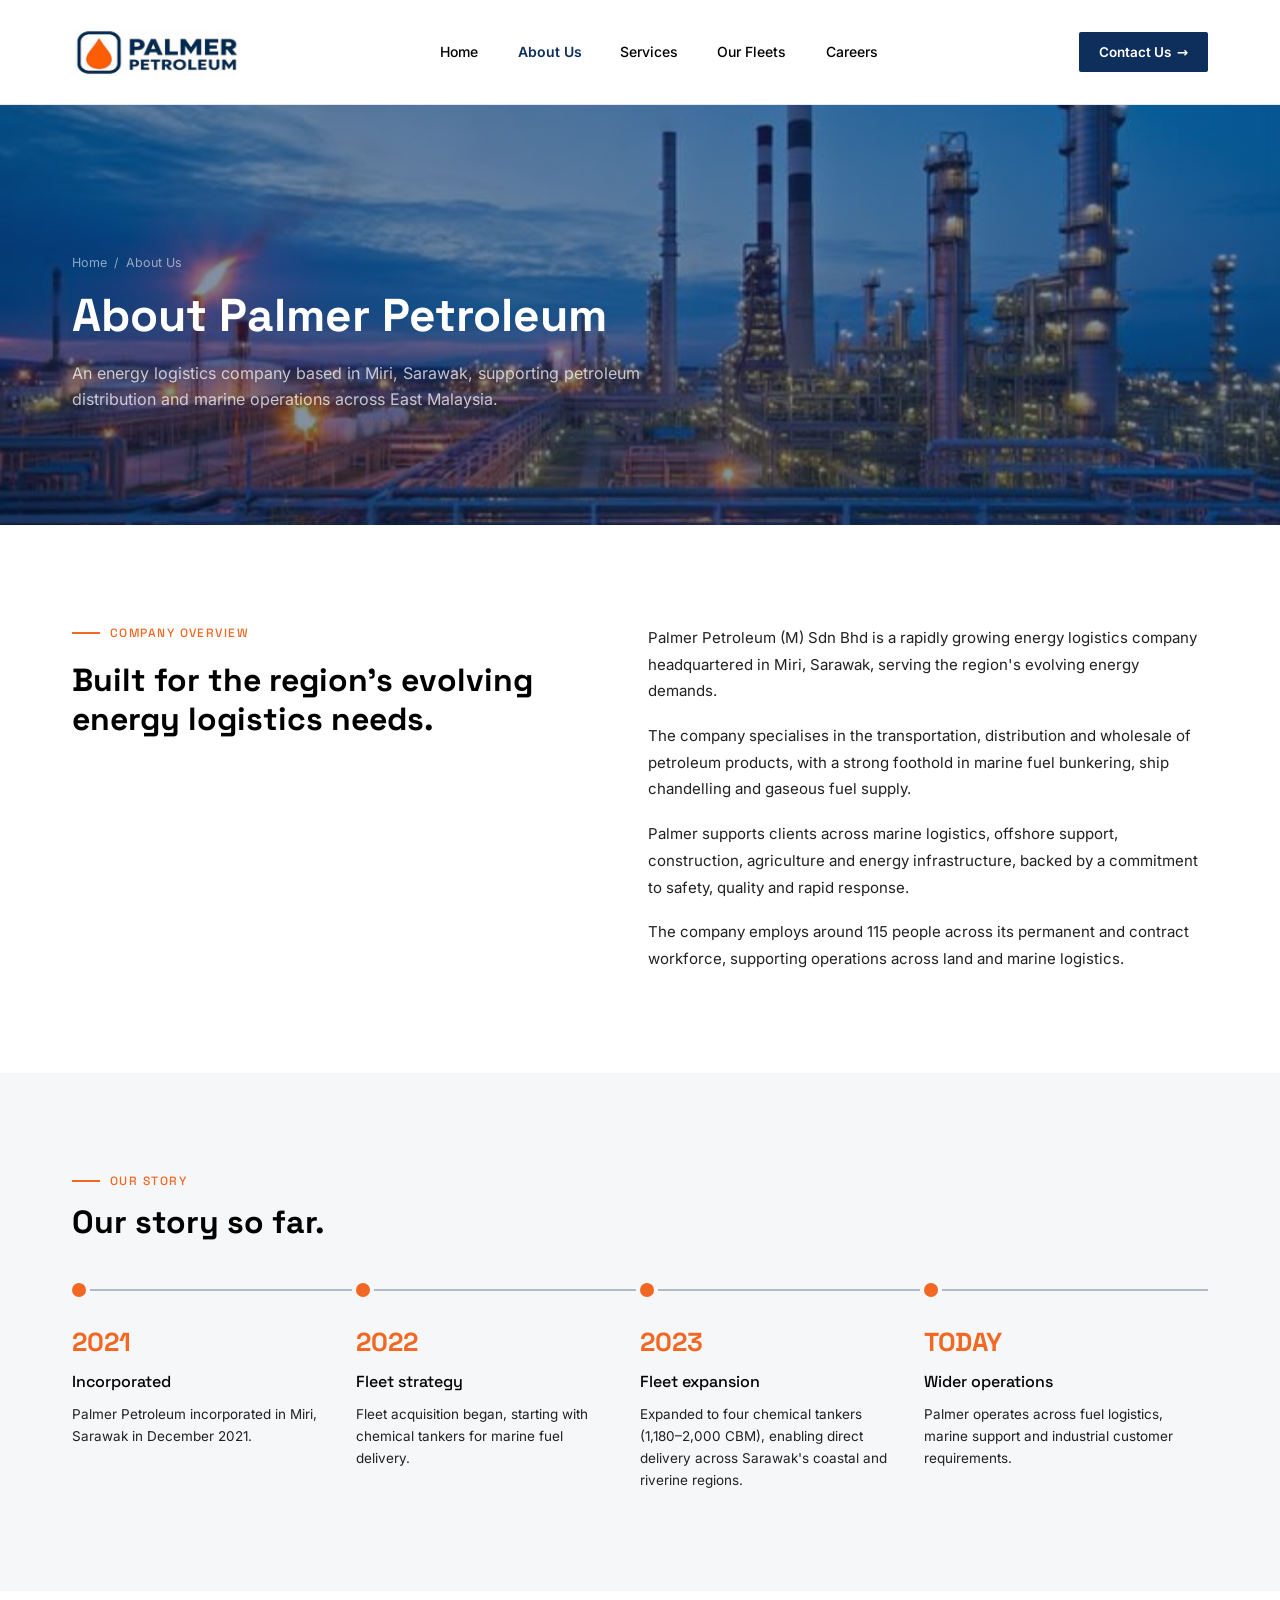
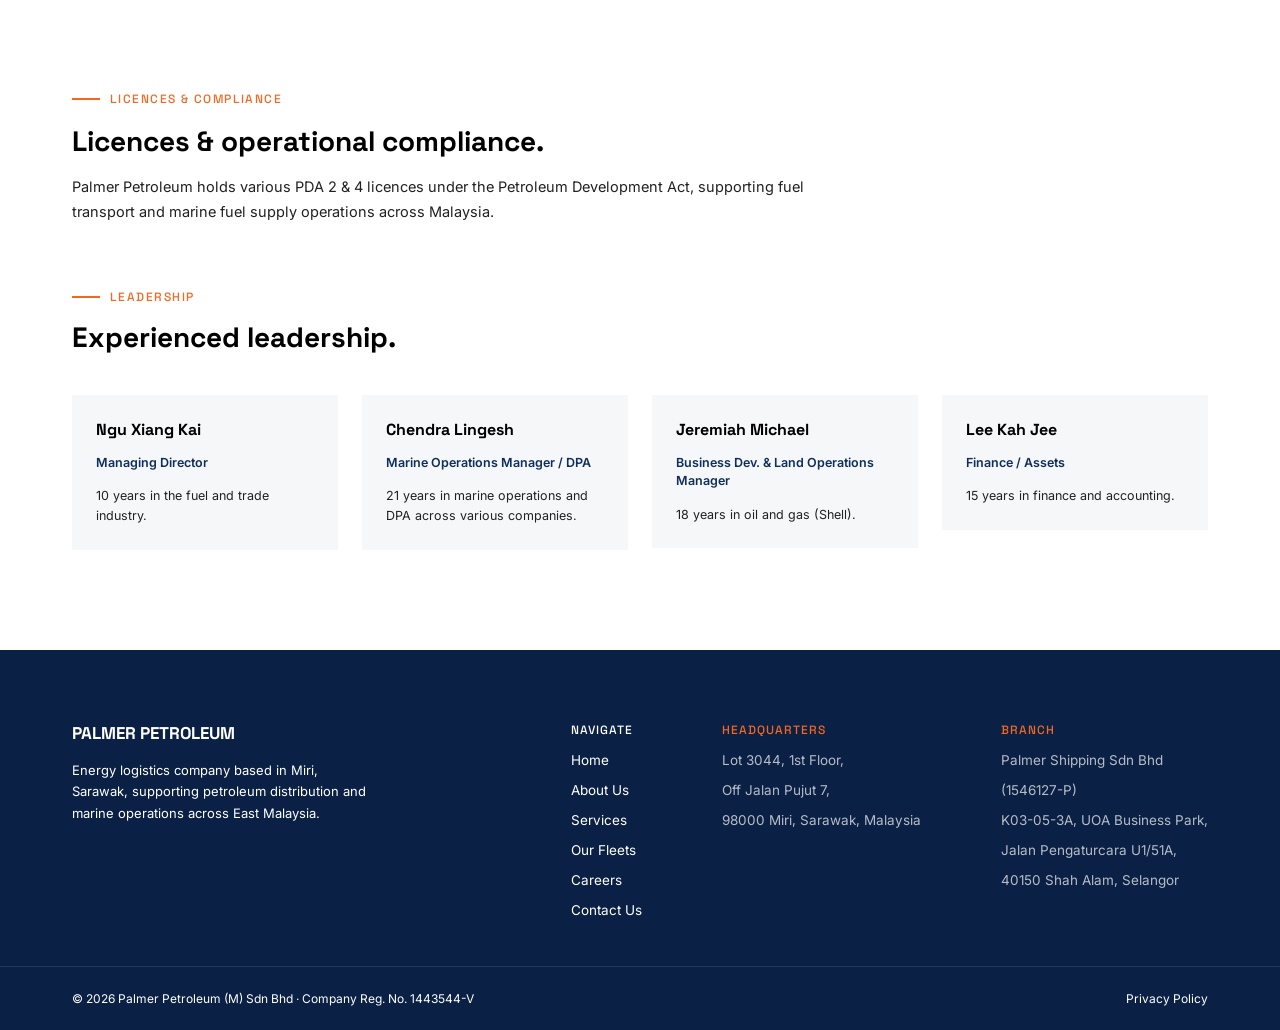
==== commit 33d4b374: "Remove leader avatar placeholder when no photo is set Co-Authored-By: Claude Sonnet 5.5 <noreply@ant" ====
--- a/about.html
+++ b/about.html
@@ -5,18 +5,26 @@
   <meta name="viewport" content="width=device-width, initial-scale=1">
   <title>About Us | Palmer Petroleum</title>
   <meta name="description" content="Palmer Petroleum (M) Sdn Bhd is an energy logistics company headquartered in Miri, Sarawak, supporting petroleum distribution and marine operations across East Malaysia.">
+  <link rel="canonical" href="https://palmershipping.com/about.html">
+  <meta property="og:type" content="website">
+  <meta property="og:site_name" content="Palmer Petroleum">
+  <meta property="og:title" content="About Us | Palmer Petroleum">
+  <meta property="og:description" content="Palmer Petroleum (M) Sdn Bhd is an energy logistics company headquartered in Miri, Sarawak, supporting petroleum distribution and marine operations across East Malaysia.">
+  <meta property="og:url" content="https://palmershipping.com/about.html">
+  <meta property="og:image" content="https://palmershipping.com/assets/img/hero-marine-bunkering.jpg">
+  <meta name="twitter:card" content="summary_large_image">
   <link rel="preload" href="assets/fonts/inter-latin-500.woff2" as="font" type="font/woff2" crossorigin>
   <link rel="preload" href="assets/fonts/space-grotesk-latin-700.woff2" as="font" type="font/woff2" crossorigin>
   <link rel="stylesheet" href="assets/css/tokens.css">
   <link rel="stylesheet" href="assets/css/base.css">
   <link rel="stylesheet" href="assets/css/components.css">
   <link rel="stylesheet" href="assets/css/pages/about.css">
-  <link rel="stylesheet" href="assets/css/motion.css">
-  <script src="assets/js/include.js" defer></script>
-  <script src="assets/js/motion.js" defer></script>
-  <script src="assets/js/config.js" defer></script>
-  <script src="assets/js/wp.js" defer></script>
-  <script src="assets/js/content.js" defer></script>
+  <link rel="stylesheet" href="assets/css/motion.css?v=2">
+  <script src="assets/js/include.js?v=2" defer></script>
+  <script src="assets/js/motion.js?v=2" defer></script>
+  <script src="assets/js/config.js?v=2" defer></script>
+  <script src="assets/js/wp.js?v=2" defer></script>
+  <script src="assets/js/content.js?v=4" defer></script>
 </head>
 <body data-page="about">
   <div class="slot-header" data-include="partials/header.html"></div>
@@ -99,25 +107,21 @@
 
       <ul class="leaders">
         <li class="leader">
-          <img class="leader__avatar" src="assets/img/avatar-placeholder.svg" alt="" width="52" height="52">
           <h3 class="leader__name">Ngu Xiang Kai</h3>
           <p class="leader__role">Managing Director</p>
           <p class="leader__bio">10 years in the fuel and trade industry.</p>
         </li>
         <li class="leader">
-          <img class="leader__avatar" src="assets/img/avatar-placeholder.svg" alt="" width="52" height="52">
           <h3 class="leader__name">Chendra Lingesh</h3>
           <p class="leader__role">Marine Operations Manager / DPA</p>
           <p class="leader__bio">21 years in marine operations and DPA across various companies.</p>
         </li>
         <li class="leader">
-          <img class="leader__avatar" src="assets/img/avatar-placeholder.svg" alt="" width="52" height="52">
           <h3 class="leader__name">Jeremiah Michael</h3>
           <p class="leader__role">Business Dev. &amp; Land Operations Manager</p>
           <p class="leader__bio">18 years in oil and gas (Shell).</p>
         </li>
         <li class="leader">
-          <img class="leader__avatar" src="assets/img/avatar-placeholder.svg" alt="" width="52" height="52">
           <h3 class="leader__name">Lee Kah Jee</h3>
           <p class="leader__role">Finance / Assets</p>
           <p class="leader__bio">15 years in finance and accounting.</p>
